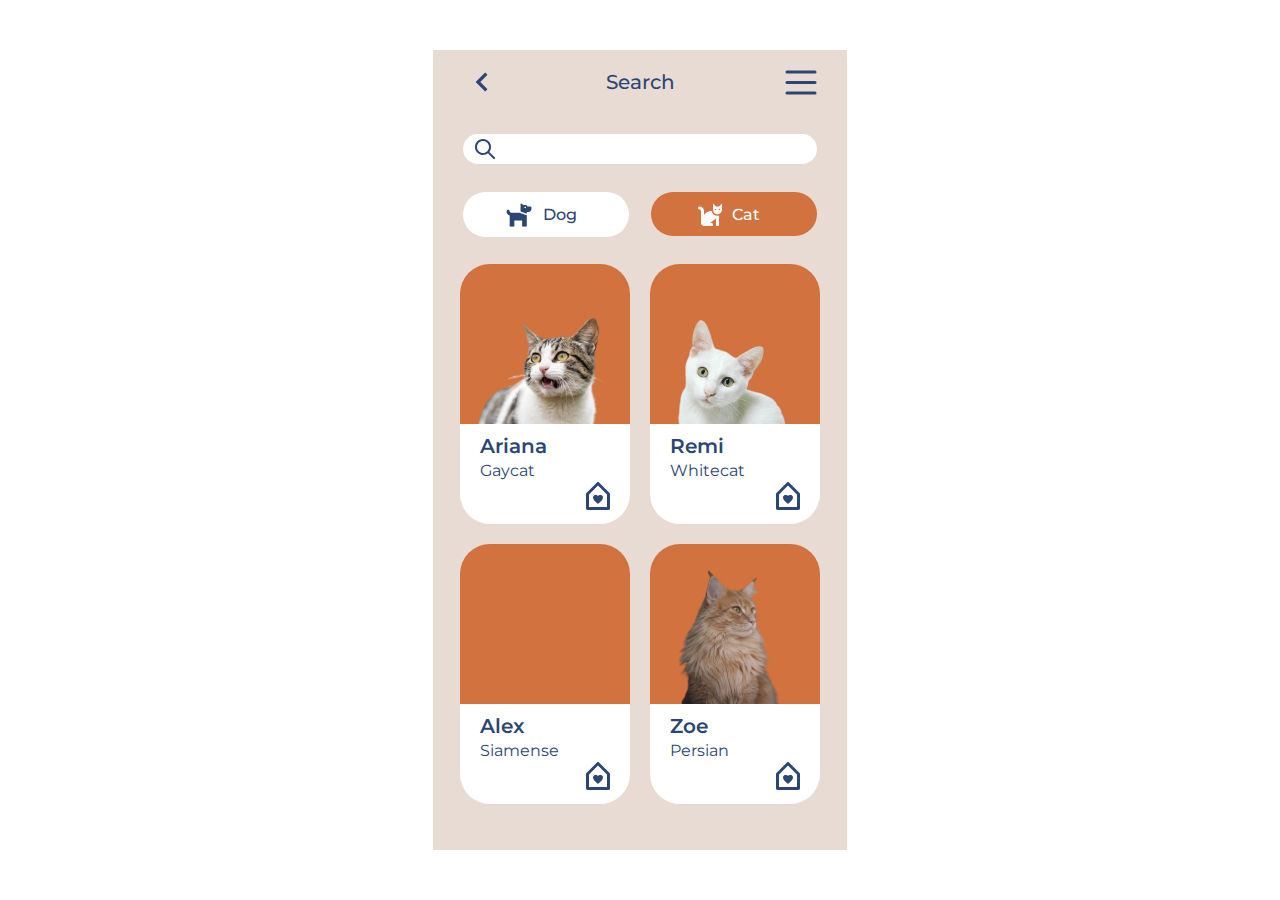
==== pages/searchCats.html @ 9f210620 "Add files via upload" ====
<!DOCTYPE html>
<html lang="en">
  <head>
    <meta charset="UTF-8" />
    <meta name="viewport" content="width=device-width, initial-scale=1.0" />
    <title>Petfinder</title>
    <link rel="preconnect" href="https://fonts.googleapis.com" />
    <link rel="preconnect" href="https://fonts.gstatic.com" crossorigin />
    <link
      href="https://fonts.googleapis.com/css2?family=Montserrat:ital,wght@0,100..900;1,100..900&display=swap"
      rel="stylesheet"
    />
    <link rel="stylesheet" href="../css/style.css" />
  </head>
  <body>
    <div class="menu" id="menu">
      <div class="menu_home" onclick="window.location.href='../index.html'">
        <img src="../images/1-search/fa-solid_home.svg" alt="home" />
        <p>Home</p>
      </div>
      <div class="menu_dogs" onclick="window.location.href='./searchDogs.html'">
        <img src="../images/1-search/fa-solid_dog_white.svg" alt="home" />
        <p>Dogs</p>
      </div>
      <div class="menu_cats" onclick="window.location.href='./searchCats.html'">
        <img src="../images/1-search/fa-solid_cat_white.svg" alt="home" />
        <p>Cats</p>
      </div>
      <p>Double click to close</p>

    </div>
    <!-- aplicativo principal -->
    <div class="app">
      <!-- PAGINA GATOS -->
      <div class="catsPage">
        <!-- topo da pagina gatos -->
        <div class="catsPage_top">
          <img
            src="../images/1-search/chevron-left.svg"
            alt="arrow"
            onclick="window.location.href='../index.html'"
          />
          <p>Search</p>
          <img
            src="../images/1-search/menu-open.svg"
            alt="menu"
            onclick="document.getElementById('menu').style.display='flex'"
            ondblclick="document.getElementById('menu').style.display='none'"
          />
        </div>
        <!-- input da pagina gatos -->
        <div class="catsPage_input">
          <div>
            <img src="../images/1-search/search.svg" alt="search" />
          </div>
          <input type="text" />
        </div>
        <!-- botoes da pagina gatos -->
        <div class="catsPage_buttons">
          <div
            class="catsPage_buttons_dog"
            onclick="window.location.href='./searchDogs.html'"
          >
            <img src="../images/1-search/fa-solid_dog.svg" alt="dog" />
            <p>Dog</p>
          </div>
          <div
            class="catsPage_buttons_cat"
            onclick="window.location.href='./searchCats.html'"
          >
            <img src="../images/1-search/fa-solid_cat_white.svg" alt="cat" />
            <p>Cat</p>
          </div>
        </div>
        <!-- lista de gatos -->
        <div class="catsPage_catsList">
          <div class="catsPage_catsList_card">
            <div class="card_img">
              <img src="../images/1-search/cats/ariana.png" alt="" />
            </div>
            <div class="card_text">
              <p>Ariana</p>
              <p>Gaycat</p>
              <div
                onmouseover="this.innerHTML=`<img src='../images/1-search/hearthome-active.svg' alt='hearthome-active'>`"
                onmouseout="this.innerHTML=`<img src='../images/1-search/hearthome.svg' alt='hearthome' />`"
              >
                <img src="../images/1-search/hearthome.svg" alt="hearthome" />
              </div>
            </div>
          </div>
          <div class="catsPage_catsList_card">
            <div class="card_img">
              <img src="../images/1-search/cats/remi.png" alt="" />
            </div>
            <div class="card_text">
              <p>Remi</p>
              <p>Whitecat</p>
              <div
                onmouseover="this.innerHTML=`<img src='../images/1-search/hearthome-active.svg' alt='hearthome-active'>`"
                onmouseout="this.innerHTML=`<img src='../images/1-search/hearthome.svg' alt='hearthome' />`"
              >
                <img src="../images/1-search/hearthome.svg" alt="hearthome" />
              </div>
            </div>
          </div>
          <div
            class="catsPage_catsList_card"
            onclick="window.location.href='./cats/alex.html'"
          >
            <div class="card_img">
              <img src="../images/1-search/cats/Alex.png" alt="" />
            </div>
            <div class="card_text">
              <p>Alex</p>
              <p>Siamense</p>
              <div
                onmouseover="this.innerHTML=`<img src='../images/1-search/hearthome-active.svg' alt='hearthome-active'>`"
                onmouseout="this.innerHTML=`<img src='../images/1-search/hearthome.svg' alt='hearthome' />`"
              >
                <img src="../images/1-search/hearthome.svg" alt="hearthome" />
              </div>
            </div>
          </div>
          <div class="catsPage_catsList_card">
            <div class="card_img">
              <img src="../images/1-search/cats/zoe.png" alt="" />
            </div>
            <div class="card_text">
              <p>Zoe</p>
              <p>Persian</p>
              <div
                onmouseover="this.innerHTML=`<img src='../images/1-search/hearthome-active.svg' alt='hearthome-active'>`"
                onmouseout="this.innerHTML=`<img src='../images/1-search/hearthome.svg' alt='hearthome' />`"
              >
                <img src="../images/1-search/hearthome.svg" alt="hearthome" />
              </div>
            </div>
          </div>
        </div>
      </div>
    </div>
  </body>
</html>
---- css/style.css ----
/* Boot CSS */
* {
  margin: 0;
  padding: 0;
  box-sizing: border-box;
  font-family: "Montserrat";
  --azulEscuro: #2c4674;
  --azulClaro: #c8daff;
  --verde: #519e8a;
  --laranja: #d1723f;
  --verdeClaro: #cbe8db;
  --laranjaClaro: #e8dbd4;
}

/* estilização do body para centralização do aplicativo */
body {
  width: 100vw;
  height: 100vh;

  display: flex;
  justify-content: center;
  align-items: center;
}

/* menu  */
.menu {
  width: 414px;
  max-width: 414px;
  min-height: 800px;
  background-color: rgba(255, 255, 255, 0.705);
  position: absolute;
  z-index: 3;
  flex-direction: column;
  align-items: center;
  display: none;
  transition: all 250ms ease;
}
.menu div {
  width: 80%;
  border-radius: 50px;
  display: flex;
  justify-content: center;
  align-items: center;
  margin: 15px 0;
  color: white;
  padding: 10px 0;
}
.menu div:first-child {
  margin-top: 100px;
}
.menu div p {
  margin: 0 10px;
}
.menu_home {
  background-color: var(--azulEscuro);
  cursor: pointer;
}
.menu_dogs {
  background-color: var(--verde);
  cursor: pointer;
}
.menu_cats {
  background-color: var(--laranja);
  cursor: pointer;
}
/* tamanho do aplicativo */
.app {
  width: 414px;
  max-width: 414px;
  min-height: 800px;
}

/* PAGINA HOME */
.homePage {
  background: linear-gradient(var(--azulClaro), var(--azulEscuro));
  width: 414px;
  min-height: 800px;

  display: flex;
  align-items: center;
  flex-direction: column;

  position: relative;
}
/* PAGINA HOME - botoes do topo */
.homePage_button {
  margin: 40px 0;
}
.homePage_button input {
  display: none;
}
.homePage_button input + label:before {
  content: "";
  height: 15px;
  width: 15px;
  border-radius: 50%;
  background-color: white;
  display: inline-block;
}
.homePage_button input:checked + label:before {
  background-color: var(--azulEscuro);
}
/* PAGINA HOME - titulo */
.homePage_title {
  margin-top: 60px;
  text-align: center;
  width: 60%;
}
.homePage_title h1 {
  color: var(--azulEscuro);
  font-size: 54px;
  font-weight: 400;
}
.homePage_title p {
  color: white;
  font-size: 16px;
  font-weight: 400;
  margin: 20px 0;
}
/* PAGINA HOME - imagem */
.homePage_img {
  position: absolute;
  bottom: -4px;
}
/* PAGINA HOME - botao para troca de pagina */
.homePage_search {
  width: 70px;
  height: 70px;

  display: flex;
  align-items: center;
  justify-content: center;

  background-color: var(--azulEscuro);
  border-radius: 50%;
  transition: all 250ms ease;
  position: absolute;
  bottom: 50px;
}
.homePage_search:hover {
  width: 75px;
  height: 75px;

  transform: rotate(90deg);
  cursor: pointer;
}

/* PAGINA CACHORROS */
.dogsPage {
  background: var(--verdeClaro);
  width: 414px;
  min-height: 800px;

  display: flex;
  align-items: center;
  flex-direction: column;

  position: relative;
}
/* PAGINA CACHORROS - topo*/
.dogsPage_top {
  display: flex;
  align-items: center;
  justify-content: center;
  width: 100%;
  padding: 20px 30px;
  position: relative;
}
.dogsPage_top img:first-child {
  transition: all 250ms ease;
  position: absolute;
  left: 30px;
}
.dogsPage_top img:first-child:hover {
  margin-left: -10px;
  cursor: pointer;
}
.dogsPage_top p {
  font-size: 20px;
  color: var(--azulEscuro);
  font-weight: 500;
}
.dogsPage_top img:last-child {
  position: absolute;
  right: 30px;
  cursor: pointer;
  z-index: 4;
}
/* PAGINA CACHORROS - input */
.dogsPage_input {
  display: flex;
  align-items: center;
  justify-content: center;
  width: 100%;
  padding: 20px 30px;
}
.dogsPage_input div {
  height: 30px;
  background-color: white;
  display: flex;
  align-items: center;
  justify-content: center;
  border-radius: 50px 0 0 50px;
  padding: 0 10px;
}
.dogsPage_input input {
  border: none;
  width: 100%;
  border-radius: 0 50px 50px 0;
  height: 30px;
  color: var(--azulEscuro);
  font-weight: 400;
}
.dogsPage_input input:focus {
  outline: none;
}
/* PAGINA CACHORROS - botoes */
.dogsPage_buttons {
  display: flex;
  align-items: center;
  justify-content: space-between;
  width: 100%;
  padding: 0 30px;
  position: relative;
  margin-top: 30px;
}
.dogsPage_buttons div {
  display: flex;
  align-items: center;
  justify-content: center;
  border-radius: 50px;
}
.dogsPage_buttons div:hover {
  cursor: pointer;
}
.dogsPage_buttons div p {
  margin: 0 10px;
  font-weight: 500;
}
.dogsPage_buttons_dog {
  background-color: var(--verde);
  color: white;
  padding: 10px 5px;
  position: absolute;
  transition: all 250ms ease;
  width: 40%;
}
.dogsPage_buttons_dog:hover {
  padding: 15px 10px;
}
.dogsPage_buttons_cat {
  background-color: white;
  color: var(--azulEscuro);
  padding: 10px 5px;
  position: absolute;
  transition: all 250ms ease;
  width: 40%;
  right: 30px;
}
.dogsPage_buttons_cat:hover {
  padding: 15px 10px;
}
/* PAGINA CACHORROS - lista */
.dogsPage_dogsList {
  display: flex;
  align-items: center;
  justify-content: center;
  flex-wrap: wrap;
  gap: 20px;
  margin-top: 50px;
}
/* PAGINA CACHORROS - cards */
.dogsPage_dogsList_card {
  width: 170px;
  height: 260px;
}
.dogsPage_dogsList_card:hover {
  cursor: pointer;
}
.card_img {
  background-color: var(--verde);
  display: flex;
  align-items: end;
  justify-content: center;
  height: 160px;
  border-radius: 30px 30px 0 0;
}
.dogsPage_dogsList_card:hover .card_img {
  background-color: white;
  transition: background-color 400ms 200ms ease;
}
.card_text {
  background-color: white;
  height: 100px;
  border-radius: 0 0 30px 30px;
  padding: 10px 20px;
  display: flex;
  flex-direction: column;
  justify-content: space-between;
  color: var(--azulEscuro);
}
.card_text p:first-child {
  font-size: 20px;
  font-weight: 600;
}
.card_text div {
  align-self: flex-end;
}
.dogsPage_dogsList_card:hover .card_text {
  background-color: var(--verde);
  transition: all 400ms ease;
  color: white;
}

/* PAGINA GATOS */
.catsPage {
  background: var(--laranjaClaro);
  width: 414px;
  min-height: 800px;

  display: flex;
  align-items: center;
  flex-direction: column;

  position: relative;
}
/* PAGINA GATOS - topo*/
.catsPage_top {
  display: flex;
  align-items: center;
  justify-content: center;
  width: 100%;
  padding: 20px 30px;
  position: relative;
}
.catsPage_top img:first-child {
  transition: all 250ms ease;
  position: absolute;
  left: 30px;
}
.catsPage_top img:first-child:hover {
  margin-left: -10px;
  cursor: pointer;
}
.catsPage_top p {
  font-size: 20px;
  color: var(--azulEscuro);
  font-weight: 500;
}
.catsPage_top img:last-child {
  position: absolute;
  right: 30px;
  cursor: pointer;
  z-index: 4;
}
/* PAGINA GATOS - input */
.catsPage_input {
  display: flex;
  align-items: center;
  justify-content: center;
  width: 100%;
  padding: 20px 30px;
}
.catsPage_input div {
  height: 30px;
  background-color: white;
  display: flex;
  align-items: center;
  justify-content: center;
  border-radius: 50px 0 0 50px;
  padding: 0 10px;
}
.catsPage_input input {
  border: none;
  width: 100%;
  border-radius: 0 50px 50px 0;
  height: 30px;
  color: var(--azulEscuro);
  font-weight: 400;
}
.catsPage_input input:focus {
  outline: none;
}
/* PAGINA GATOS - botoes */
.catsPage_buttons {
  display: flex;
  align-items: center;
  justify-content: space-between;
  width: 100%;
  padding: 0 30px;
  position: relative;
  margin-top: 30px;
}
.catsPage_buttons div {
  display: flex;
  align-items: center;
  justify-content: center;
  border-radius: 50px;
}
.catsPage_buttons div:hover {
  cursor: pointer;
}
.catsPage_buttons div p {
  margin: 0 10px;
  font-weight: 500;
}
.catsPage_buttons_dog {
  background-color: white;
  color: var(--azulEscuro);
  padding: 10px 5px;
  position: absolute;
  transition: all 250ms ease;
  width: 40%;
}
.catsPage_buttons_dog:hover {
  padding: 15px 10px;
}
.catsPage_buttons_cat {
  background-color: var(--laranja);
  color: white;
  padding: 10px 5px;
  position: absolute;
  transition: all 250ms ease;
  width: 40%;
  right: 30px;
}
.catsPage_buttons_cat:hover {
  padding: 15px 10px;
}
/* PAGINA GATOS - lista */
.catsPage_catsList {
  display: flex;
  align-items: center;
  justify-content: center;
  flex-wrap: wrap;
  gap: 20px;
  margin-top: 50px;
}
/* PAGINA GATOS - cards */
.catsPage_catsList_card {
  width: 170px;
  height: 260px;
}
.catsPage_catsList_card:hover {
  cursor: pointer;
}
.catsPage_catsList_card .card_img {
  background-color: var(--laranja);
  display: flex;
  align-items: end;
  justify-content: center;
  height: 160px;
  border-radius: 30px 30px 0 0;
}
.catsPage_catsList_card:hover .card_img {
  background-color: white;
  transition: background-color 400ms 200ms ease;
}
.card_text {
  background-color: white;
  height: 100px;
  border-radius: 0 0 30px 30px;
  padding: 10px 20px;
  display: flex;
  flex-direction: column;
  justify-content: space-between;
  color: var(--azulEscuro);
}
.card_text p:first-child {
  font-size: 20px;
  font-weight: 600;
}
.card_text div {
  align-self: flex-end;
}
.catsPage_catsList_card:hover .card_text {
  background-color: var(--laranja);
  transition: all 400ms ease;
  color: white;
}

/* PAGINA Karsten */
.karstenPage {
  background: var(--verdeClaro);
  width: 414px;
  min-height: 800px;

  display: flex;
  align-items: center;
  flex-direction: column;

  position: relative;
}
.karstenPage_top {
  padding: 20px 0px;
  position: absolute;
  left: 30px;
  transition: all 250ms ease;
  z-index: 1;
}
.karstenPage_top:hover {
  left: 20px;
  cursor: pointer;
}
.karstenPage_img {
  background-color: var(--verde);
  position: relative;
  border-radius: 0 0 50px 50px;
}
.karstenPage_img_categories {
  position: absolute;
  bottom: 30px;
  display: flex;
  justify-content: space-between;
  width: 100%;
  padding: 0 30px;
}
.karstenPage_img_categories div {
  background-color: rgba(255, 255, 255, 0.842);
  width: 23%;
  padding: 10px;
  text-align: center;
  border-radius: 20px;
}
.karstenPage_img_categories div p {
  color: var(--azulEscuro);
}
.karstenPage_img_categories div p:first-child {
  font-size: 15px;
  font-weight: 600;
}
.karstenPage_img_categories div p:last-child {
  font-size: 15px;
  margin-top: 15px;
}
.karstenPage_text {
  display: flex;
  flex-direction: column;
  width: 100%;
  padding: 30px;
}
.karstenPage_text_name {
  display: flex;
  align-items: center;
  justify-content: space-between;
}
.karstenPage_text_name p {
  color: var(--azulEscuro);
  font-weight: 600;
  font-size: 20px;
}
.karstenPage_text_name div:first-child p:last-child {
  font-weight: 400;
  font-size: 16px;
}
.karstenPage_text_owner {
  display: flex;
  align-items: center;
  justify-content: start;
  margin: 20px 0;
  color: var(--azulEscuro);
}
.karstenPage_text_owner div p {
  margin: 0 20px;
}
.karstenPage_text_owner div p:first-child {
  font-weight: 600;
}
.karstenPage_text_button {
  width: 100%;
  background-color: var(--verde);
  text-align: center;
  color: white;
  padding: 15px 0;
  border-radius: 50px;
}
.karstenPage_text_button:hover {
  background-color: #6fbba7;
  cursor: pointer;
}

/* PAGINA Alex */
.alexPage {
  background: var(--laranjaClaro);
  width: 414px;
  min-height: 800px;

  display: flex;
  align-items: center;
  flex-direction: column;

  position: relative;
}
.alexPage_top {
  padding: 20px 0px;
  position: absolute;
  left: 30px;
  transition: all 250ms ease;
  z-index: 1;
}
.alexPage_top:hover {
  left: 20px;
  cursor: pointer;
}
.alexPage_img {
  background-color: var(--laranja);
  position: relative;
  border-radius: 0 0 50px 50px;
  width: 100%;
  display: flex;
  align-items: end;
  height: 527px;
}
.alexPage_img_categories {
  position: absolute;
  bottom: 30px;
  display: flex;
  justify-content: space-between;
  width: 100%;
  padding: 0 30px;
}
.alexPage_img_categories div {
  background-color: rgba(255, 255, 255, 0.842);
  width: 23%;
  padding: 10px;
  text-align: center;
  border-radius: 20px;
}
.alexPage_img_categories div p {
  color: var(--azulEscuro);
}
.alexPage_img_categories div p:first-child {
  font-size: 15px;
  font-weight: 600;
}
.alexPage_img_categories div p:last-child {
  font-size: 15px;
  margin-top: 15px;
}
.alexPage_text {
  display: flex;
  flex-direction: column;
  width: 100%;
  padding: 30px;
  position: relative;
}
.alexPage_text_name {
  display: flex;
  align-items: center;
  justify-content: space-between;
}
.alexPage_text_name p {
  color: var(--azulEscuro);
  font-weight: 600;
  font-size: 20px;
}
.alexPage_text_name div:first-child p:last-child {
  font-weight: 400;
  font-size: 16px;
}
.alexPage_text_owner {
  display: flex;
  align-items: center;
  justify-content: start;
  margin: 20px 0;
  color: var(--azulEscuro);
}
.alexPage_text_owner div p {
  margin: 0 20px;
}
.alexPage_text_owner div p:first-child {
  font-weight: 600;
}
.alexPage_text_button {
  width: 100%;
  background-color: var(--laranja);
  text-align: center;
  color: white;
  padding: 15px 0;
  border-radius: 50px;
  bottom: 0;
  transition: all 250ms ease;
}
.alexPage_text_button:hover {
  background-color: #eb9465;
  cursor: pointer;
}
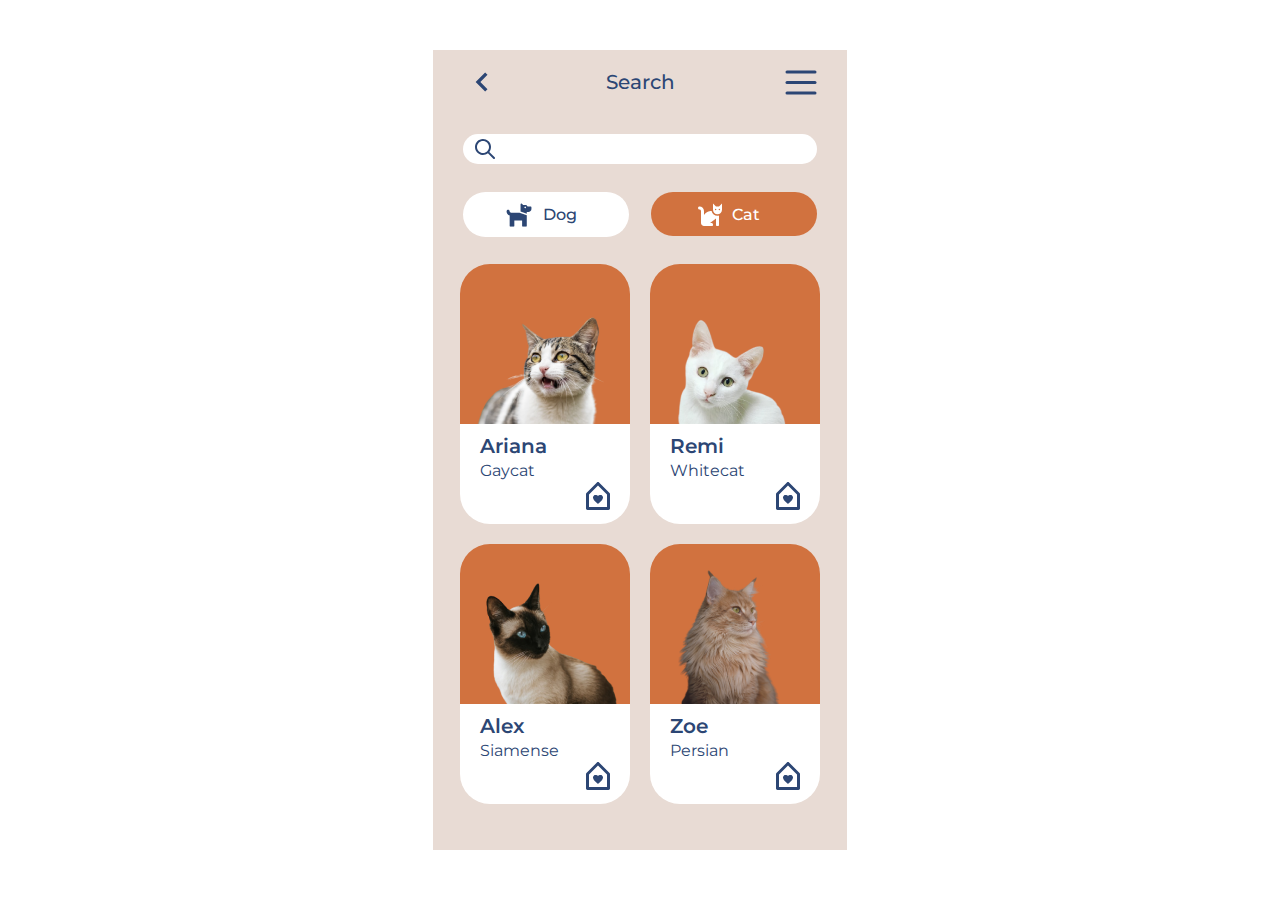
==== commit 775a9678: "Update searchCats.html" ====
--- a/pages/searchCats.html
+++ b/pages/searchCats.html
@@ -109,7 +109,7 @@
             onclick="window.location.href='./cats/alex.html'"
           >
             <div class="card_img">
-              <img src="../images/1-search/cats/Alex.png" alt="" />
+              <img src="../images/1-search/cats/alex.png" alt="" />
             </div>
             <div class="card_text">
               <p>Alex</p>
